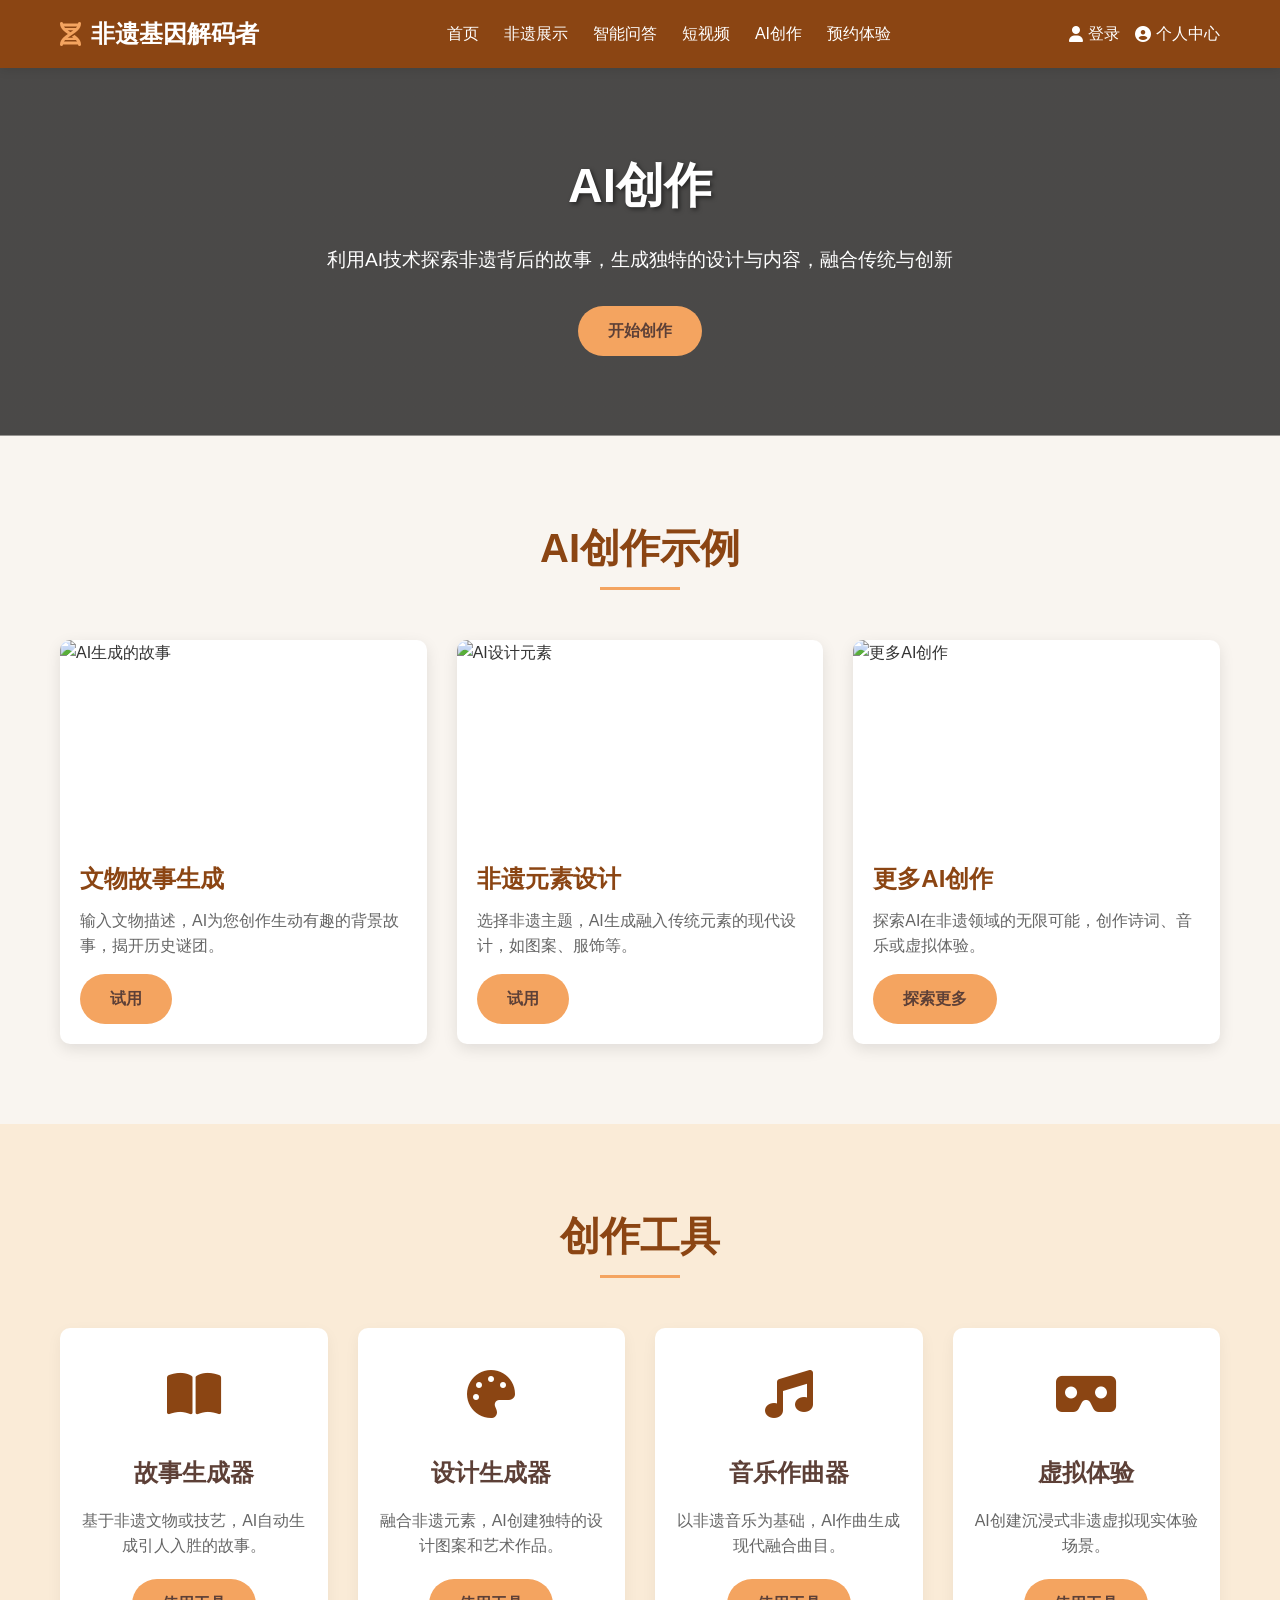
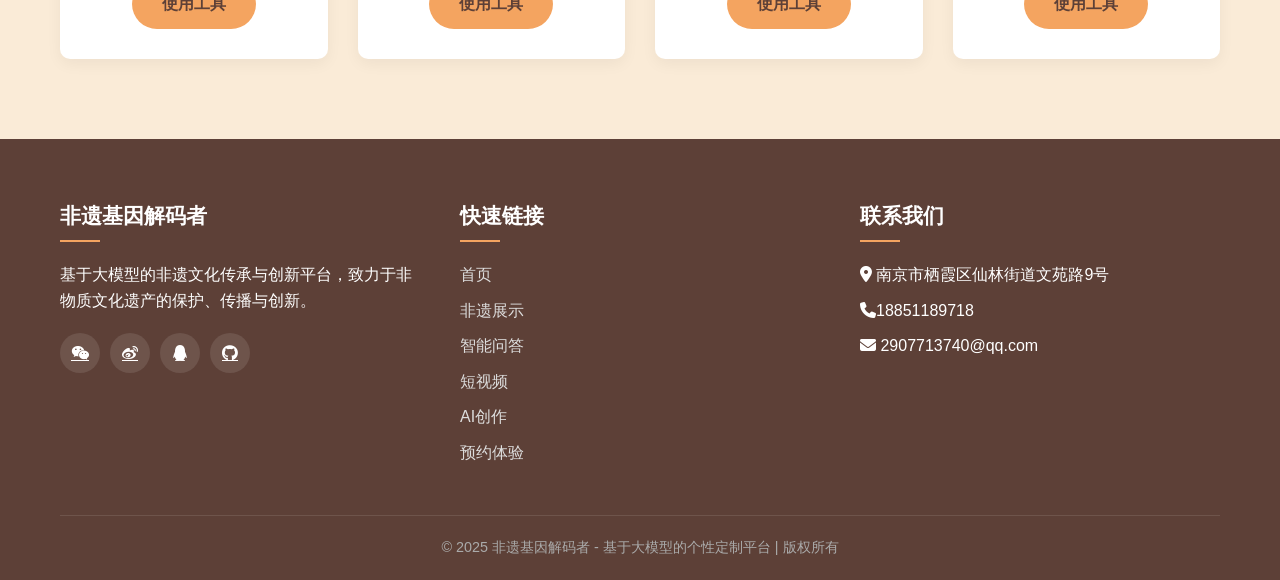
==== ai-creation.html @ 2e8aca2f "Rename ai-creation to ai-creation.html" ====
<!DOCTYPE html>
<html lang="zh-CN">
<head>
    <meta charset="UTF-8">
    <meta name="viewport" content="width=device-width, initial-scale=1.0">
    <title>AI创作 - 非遗基因解码者</title>
    <link rel="stylesheet" href="https://cdnjs.cloudflare.com/ajax/libs/font-awesome/6.4.0/css/all.min.css">
    <style>
        * {
            margin: 0;
            padding: 0;
            box-sizing: border-box;
            font-family: 'Microsoft YaHei', sans-serif;
        }
        
        :root {
            --primary-color: #8B4513;
            --secondary-color: #D2691E;
            --accent-color: #F4A460;
            --light-color: #FAEBD7;
            --dark-color: #5D4037;
            --text-color: #333;
            --light-text: #fff;
        }
        
        body {
            background-color: #f9f5f0;
            color: var(--text-color);
            line-height: 1.6;
        }
        
        .container {
            max-width: 1200px;
            margin: 0 auto;
            padding: 0 20px;
        }
        
        /* 导航栏样式 */
        header {
            background-color: var(--primary-color);
            color: var(--light-text);
            padding: 15px 0;
            box-shadow: 0 2px 10px rgba(0, 0, 0, 0.1);
            position: sticky;
            top: 0;
            z-index: 100;
        }
        
        .navbar {
            display: flex;
            justify-content: space-between;
            align-items: center;
        }
        
        .logo {
            font-size: 24px;
            font-weight: bold;
            display: flex;
            align-items: center;
        }
        
        .logo i {
            margin-right: 10px;
            color: var(--accent-color);
        }
        
        .nav-links {
            display: flex;
            list-style: none;
        }
        
        .nav-links li {
            margin-left: 25px;
        }
        
        .nav-links a {
            color: var(--light-text);
            text-decoration: none;
            font-weight: 500;
            transition: color 0.3s;
        }
        
        .nav-links a:hover {
            color: var(--accent-color);
        }
        
        .user-actions {
            display: flex;
            align-items: center;
        }
        
        .user-actions a {
            color: var(--light-text);
            text-decoration: none;
            margin-left: 15px;
            display: flex;
            align-items: center;
        }
        
        .user-actions i {
            margin-right: 5px;
        }
        
        /* 展示区样式 */
        .ai-showcase {
            background: linear-gradient(rgba(0, 0, 0, 0.7), rgba(0, 0, 0, 0.7)), url('https://images.unsplash.com/photo-1500462918059-b5a0534b88b6?ixlib=rb-4.0.3&auto=format&fit=crop&w=1200&q=80');
            background-size: cover;
            background-position: center;
            color: var(--light-text);
            padding: 80px 0;
            text-align: center;
        }
        
        .ai-showcase h1 {
            font-size: 3rem;
            margin-bottom: 20px;
            text-shadow: 2px 2px 4px rgba(0, 0, 0, 0.5);
        }
        
        .ai-showcase p {
            font-size: 1.2rem;
            max-width: 700px;
            margin: 0 auto 30px;
        }
        
        .btn {
            display: inline-block;
            background-color: var(--accent-color);
            color: var(--dark-color);
            padding: 12px 30px;
            border-radius: 30px;
            text-decoration: none;
            font-weight: bold;
            transition: all 0.3s;
            border: none;
            cursor: pointer;
        }
        
        .btn:hover {
            background-color: var(--secondary-color);
            transform: translateY(-3px);
            box-shadow: 0 5px 15px rgba(0, 0, 0, 0.1);
        }
        
        /* 部分样式 */
        .section {
            padding: 80px 0;
        }
        
        .section-title {
            text-align: center;
            margin-bottom: 50px;
            position: relative;
        }
        
        .section-title h2 {
            font-size: 2.5rem;
            color: var(--primary-color);
            display: inline-block;
            padding-bottom: 10px;
        }
        
        .section-title h2::after {
            content: '';
            position: absolute;
            width: 80px;
            height: 3px;
            background-color: var(--accent-color);
            bottom: 0;
            left: 50%;
            transform: translateX(-50%);
        }
        
        .cards {
            display: grid;
            grid-template-columns: repeat(auto-fit, minmax(300px, 1fr));
            gap: 30px;
        }
        
        .card {
            background-color: white;
            border-radius: 10px;
            overflow: hidden;
            box-shadow: 0 5px 15px rgba(0, 0, 0, 0.1);
            transition: transform 0.3s;
        }
        
        .card:hover {
            transform: translateY(-10px);
        }
        
        .card-img {
            height: 200px;
            overflow: hidden;
        }
        
        .card-img img {
            width: 100%;
            height: 100%;
            object-fit: cover;
            transition: transform 0.5s;
        }
        
        .card:hover .card-img img {
            transform: scale(1.1);
        }
        
        .card-content {
            padding: 20px;
        }
        
        .card-content h3 {
            font-size: 1.5rem;
            margin-bottom: 10px;
            color: var(--primary-color);
        }
        
        .card-content p {
            color: #666;
            margin-bottom: 15px;
        }
        
        /* 创作工具区 */
        .creation-tools {
            background-color: var(--light-color);
        }
        
        .tool-grid {
            display: grid;
            grid-template-columns: repeat(auto-fit, minmax(250px, 1fr));
            gap: 30px;
        }
        
        .tool-item {
            text-align: center;
            padding: 30px 20px;
            background-color: white;
            border-radius: 10px;
            box-shadow: 0 5px 15px rgba(0, 0, 0, 0.05);
            transition: all 0.3s;
        }
        
        .tool-item:hover {
            transform: translateY(-5px);
            box-shadow: 0 10px 25px rgba(0, 0, 0, 0.1);
        }
        
        .tool-icon {
            font-size: 3rem;
            color: var(--primary-color);
            margin-bottom: 20px;
        }
        
        .tool-item h3 {
            font-size: 1.5rem;
            margin-bottom: 15px;
            color: var(--dark-color);
        }
        
        .tool-item p {
            color: #666;
            margin-bottom: 20px;
        }
        
        /* 页脚样式 */
        footer {
            background-color: var(--dark-color);
            color: var(--light-text);
            padding: 60px 0 20px;
        }
        
        .footer-content {
            display: grid;
            grid-template-columns: repeat(auto-fit, minmax(200px, 1fr));
            gap: 40px;
            margin-bottom: 40px;
        }
        
        .footer-column h3 {
            font-size: 1.3rem;
            margin-bottom: 20px;
            position: relative;
            padding-bottom: 10px;
        }
        
        .footer-column h3::after {
            content: '';
            position: absolute;
            width: 40px;
            height: 2px;
            background-color: var(--accent-color);
            bottom: 0;
            left: 0;
        }
        
        .footer-links {
            list-style: none;
        }
        
        .footer-links li {
            margin-bottom: 10px;
        }
        
        .footer-links a {
            color: #ddd;
            text-decoration: none;
            transition: color 0.3s;
        }
        
        .footer-links a:hover {
            color: var(--accent-color);
        }
        
        .social-links {
            display: flex;
            margin-top: 20px;
        }
        
        .social-links a {
            display: flex;
            align-items: center;
            justify-content: center;
            width: 40px;
            height: 40px;
            background-color: rgba(255, 255, 255, 0.1);
            border-radius: 50%;
            margin-right: 10px;
            color: var(--light-text);
            transition: all 0.3s;
        }
        
        .social-links a:hover {
            background-color: var(--accent-color);
            transform: translateY(-3px);
        }
        
        .copyright {
            text-align: center;
            padding-top: 20px;
            border-top: 1px solid rgba(255, 255, 255, 0.1);
            font-size: 0.9rem;
            color: #aaa;
        }
        
        /* 响应式设计 */
        @media (max-width: 768px) {
            .navbar {
                flex-direction: column;
                text-align: center;
            }
            
            .nav-links {
                margin-top: 20px;
                flex-wrap: wrap;
                justify-content: center;
            }
            
            .nav-links li {
                margin: 5px 10px;
            }
            
            .user-actions {
                margin-top: 15px;
            }
            
            .ai-showcase h1 {
                font-size: 2.2rem;
            }
            
            .ai-showcase p {
                font-size: 1rem;
            }
        }
    </style>
</head>
<body>
    <!-- 导航栏 -->
    <header>
        <div class="container">
            <nav class="navbar">
                <div class="logo">
                    <i class="fas fa-dna"></i>
                    <span>非遗基因解码者</span>
                </div>
                <ul class="nav-links">
                    <li><a href="index.html">首页</a></li>
                    <li><a href="heritage.html">非遗展示</a></li>
                    <li><a href="intelligent-qa.html">智能问答</a></li>
                    <li><a href="videos.html">短视频</a></li>
                    <li><a href="ai-creation.html">AI创作</a></li>
                    <li><a href="booking.html">预约体验</a></li>
                </ul>
                <div class="user-actions">
                    <a href="login.html"><i class="fas fa-user"></i> 登录</a>
                    <a href="personal.html"><i class="fas fa-user-circle"></i> 个人中心</a>
                </div>
            </nav>
        </div>
    </header>

    <!-- AI创作展示区 -->
    <section class="ai-showcase">
        <div class="container">
            <h1>AI创作</h1>
            <p>利用AI技术探索非遗背后的故事，生成独特的设计与内容，融合传统与创新</p>
            <a href="#creation-tools" class="btn">开始创作</a>
        </div>
    </section>

    <!-- AI创作示例区 -->
    <section class="section">
        <div class="container">
            <div class="section-title">
                <h2>AI创作示例</h2>
            </div>
            <div class="cards">
                <div class="card">
                    <div class="card-img">
                        <img src="https://images.unsplash.com/photo-1500462918059-b5a0534b88b6?ixlib=rb-4.0.3&auto=format&fit=crop&w=800&q=80" alt="AI生成的故事">
                    </div>
                    <div class="card-content">
                        <h3>文物故事生成</h3>
                        <p>输入文物描述，AI为您创作生动有趣的背景故事，揭开历史谜团。</p>
                        <a href="story-generator.html" class="btn">试用</a>
                    </div>
                </div>
                <div class="card">
                    <div class="card-img">
                        <img src="https://images.unsplash.com/photo-1534972195531-d756b9bfa9f2?ixlib=rb-4.0.3&auto=format&fit=crop&w=800&q=80" alt="AI设计元素">
                    </div>
                    <div class="card-content">
                        <h3>非遗元素设计</h3>
                        <p>选择非遗主题，AI生成融入传统元素的现代设计，如图案、服饰等。</p>
                        <a href="design-generator.html" class="btn">试用</a>
                    </div>
                </div>
                <div class="card">
                    <div class="card-img">
                        <img src="https://images.unsplash.com/photo-1517336714731-489689fd1ca8?ixlib=rb-4.0.3&auto=format&fit=crop&w=800&q=80" alt="更多AI创作">
                    </div>
                    <div class="card-content">
                        <h3>更多AI创作</h3>
                        <p>探索AI在非遗领域的无限可能，创作诗词、音乐或虚拟体验。</p>
                        <a href="more-creations.html" class="btn">探索更多</a>
                    </div>
                </div>
            </div>
        </div>
    </section>

    <!-- 创作工具区 -->
    <section class="section creation-tools" id="creation-tools">
        <div class="container">
            <div class="section-title">
                <h2>创作工具</h2>
            </div>
            <div class="tool-grid">
                <div class="tool-item">
                    <div class="tool-icon">
                        <i class="fas fa-book-open"></i>
                    </div>
                    <h3>故事生成器</h3>
                    <p>基于非遗文物或技艺，AI自动生成引人入胜的故事。</p>
                    <a href="story-generator.html" class="btn">使用工具</a>
                </div>
                <div class="tool-item">
                    <div class="tool-icon">
                        <i class="fas fa-palette"></i>
                    </div>
                    <h3>设计生成器</h3>
                    <p>融合非遗元素，AI创建独特的设计图案和艺术作品。</p>
                    <a href="design-generator.html" class="btn">使用工具</a>
                </div>
                <div class="tool-item">
                    <div class="tool-icon">
                        <i class="fas fa-music"></i>
                    </div>
                    <h3>音乐作曲器</h3>
                    <p>以非遗音乐为基础，AI作曲生成现代融合曲目。</p>
                    <a href="music-generator.html" class="btn">使用工具</a>
                </div>
                <div class="tool-item">
                    <div class="tool-icon">
                        <i class="fas fa-vr-cardboard"></i>
                    </div>
                    <h3>虚拟体验</h3>
                    <p>AI创建沉浸式非遗虚拟现实体验场景。</p>
                    <a href="vr-generator.html" class="btn">使用工具</a>
                </div>
            </div>
        </div>
    </section>

    <!-- 页脚 -->
    <footer>
        <div class="container">
            <div class="footer-content">
                <div class="footer-column">
                    <h3>非遗基因解码者</h3>
                    <p>基于大模型的非遗文化传承与创新平台，致力于非物质文化遗产的保护、传播与创新。</p>
                    <div class="social-links">
                        <a href="#"><i class="fab fa-weixin"></i></a>
                        <a href="#"><i class="fab fa-weibo"></i></a>
                        <a href="#"><i class="fab fa-qq"></i></a>
                        <a href="#"><i class="fab fa-github"></i></a>
                    </div>
                </div>
                <div class="footer-column">
                    <h3>快速链接</h3>
                    <ul class="footer-links">
                        <li><a href="index.html">首页</a></li>
                        <li><a href="heritage.html">非遗展示</a></li>
                        <li><a href="intelligent-qa.html">智能问答</a></li>
                        <li><a href="videos.html">短视频</a></li>
                        <li><a href="ai-creation.html">AI创作</a></li>
                        <li><a href="booking.html">预约体验</a></li>
                    </ul>
                </div>
                <div class="footer-column">
                    <h3>联系我们</h3>
                    <ul class="footer-links">
                        <li><i class="fas fa-map-marker-alt"></i> 南京市栖霞区仙林街道文苑路9号</li>
                        <li><i class="fas fa-phone"></i>18851189718</li>
                        <li><i class="fas fa-envelope"></i> 2907713740@qq.com</li>
                    </ul>
                </div>
            </div>
            <div class="copyright">
                <p>&copy; 2025 非遗基因解码者 - 基于大模型的个性定制平台 | 版权所有</p>
            </div>
        </div>
    </footer>

    <script>
        // 简单的交互效果
        document.addEventListener('DOMContentLoaded', function() {
            // 卡片悬停效果增强
            const cards = document.querySelectorAll('.card');
            cards.forEach(card => {
                card.addEventListener('mouseenter', function() {
                    this.style.transform = 'translateY(-10px)';
                });
                
                card.addEventListener('mouseleave', function() {
                    this.style.transform = 'translateY(0)';
                });
            });
            
            // 按钮点击效果
            const buttons = document.querySelectorAll('.btn');
            buttons.forEach(button => {
                button.addEventListener('click', function() {
                    this.style.transform = 'scale(0.95)';
                    setTimeout(() => {
                        this.style.transform = '';
                    }, 200);
                });
            });
            
            // 检查用户登录状态
            const currentUser = localStorage.getItem('currentUser');
            if (currentUser) {
                const user = JSON.parse(currentUser);
                const userActions = document.querySelector('.user-actions');
                userActions.innerHTML = `
                    <a href="personal.html"><i class="fas fa-user-circle"></i> ${user.username}</a>
                    <a href="#" id="logout"><i class="fas fa-sign-out-alt"></i> 退出</a>
                `;
                
                document.getElementById('logout').addEventListener('click', function(e) {
                    e.preventDefault();
                    localStorage.removeItem('currentUser');
                    window.location.reload();
                });
            }
        });
    </script>
</body>
</html>
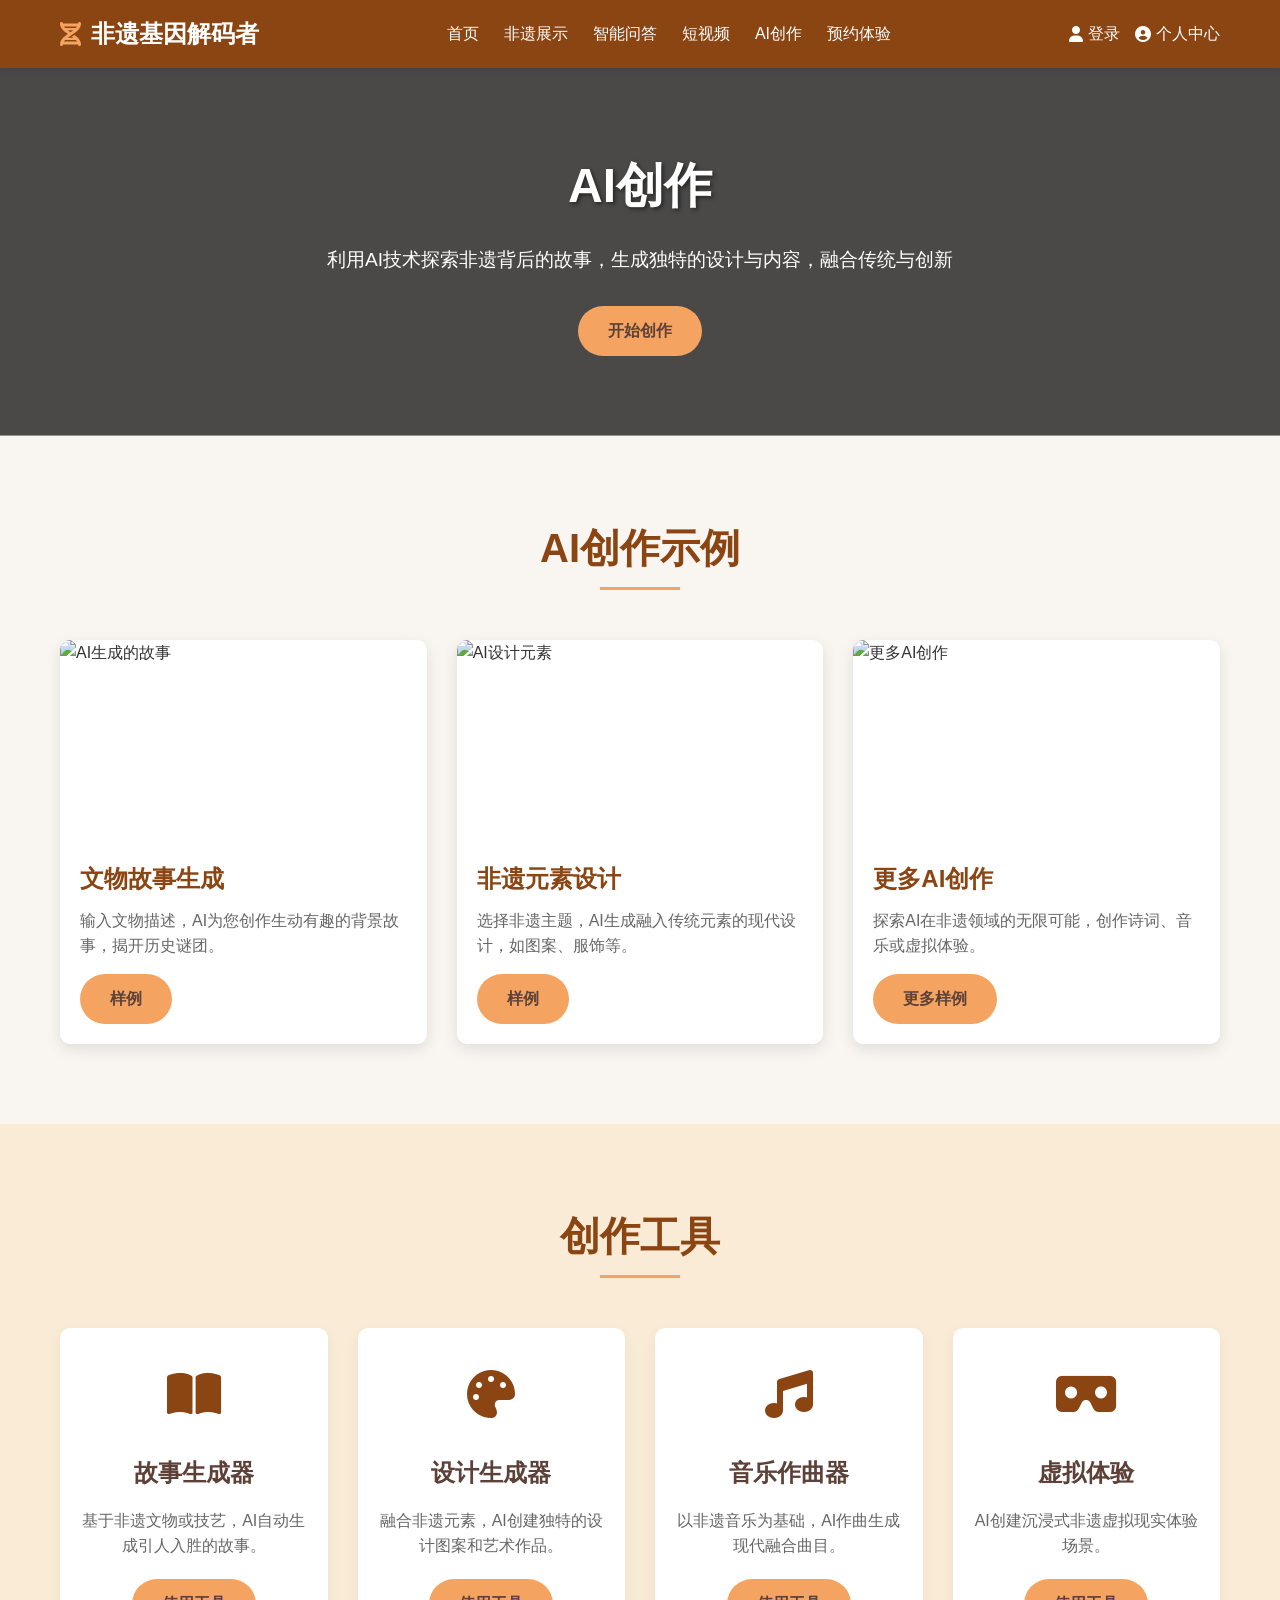
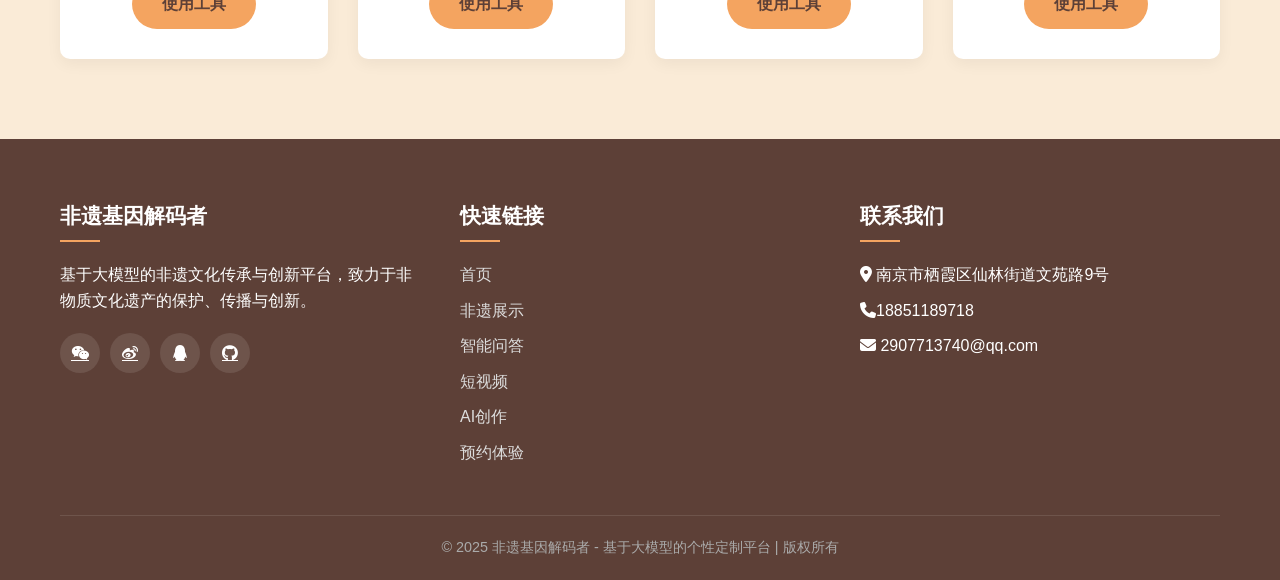
==== commit edd1a866: "Update ai-creation.html" ====
--- a/ai-creation.html
+++ b/ai-creation.html
@@ -421,7 +421,7 @@
                     <div class="card-content">
                         <h3>文物故事生成</h3>
                         <p>输入文物描述，AI为您创作生动有趣的背景故事，揭开历史谜团。</p>
-                        <a href="story-generator.html" class="btn">试用</a>
+                        <a href="story-generator.html" class="btn">样例</a>
                     </div>
                 </div>
                 <div class="card">
@@ -431,7 +431,7 @@
                     <div class="card-content">
                         <h3>非遗元素设计</h3>
                         <p>选择非遗主题，AI生成融入传统元素的现代设计，如图案、服饰等。</p>
-                        <a href="design-generator.html" class="btn">试用</a>
+                        <a href="design-generator.html" class="btn">样例</a>
                     </div>
                 </div>
                 <div class="card">
@@ -441,7 +441,7 @@
                     <div class="card-content">
                         <h3>更多AI创作</h3>
                         <p>探索AI在非遗领域的无限可能，创作诗词、音乐或虚拟体验。</p>
-                        <a href="more-creations.html" class="btn">探索更多</a>
+                        <a href="more-creations.html" class="btn">更多样例</a>
                     </div>
                 </div>
             </div>
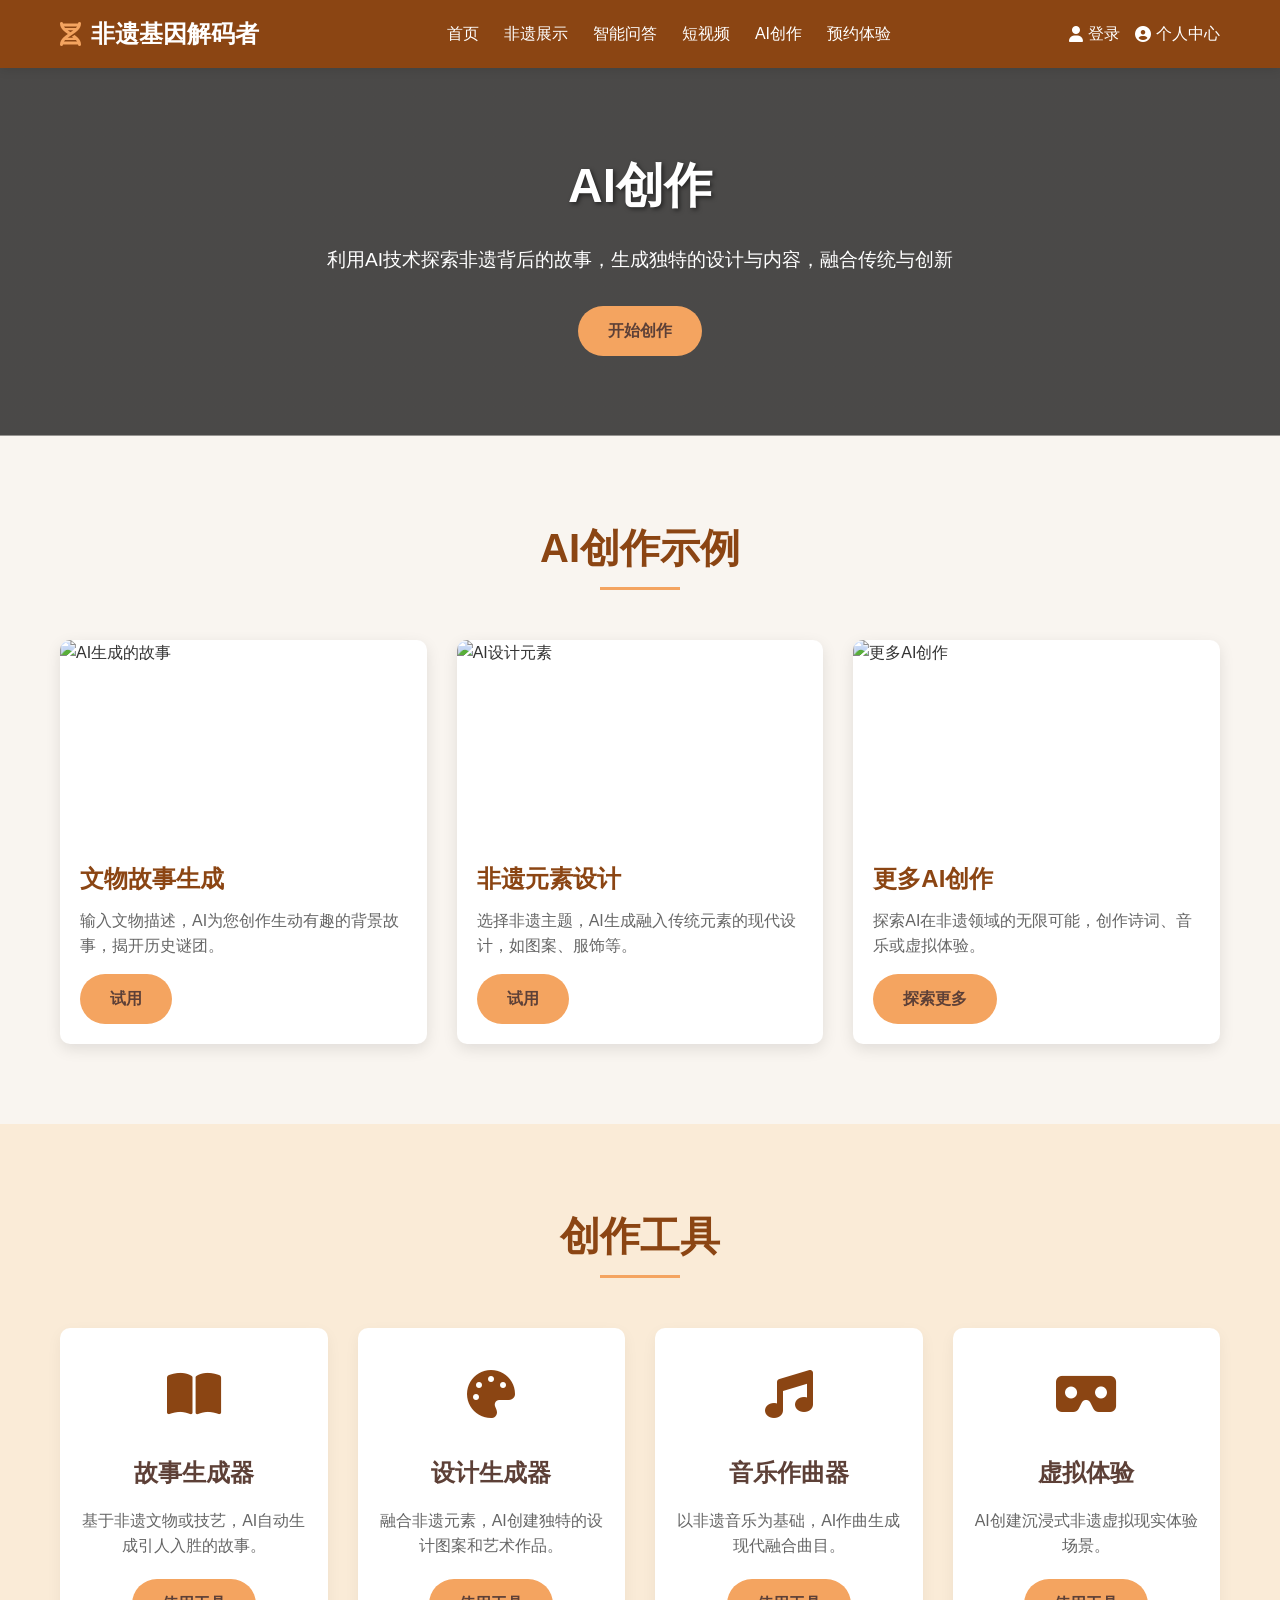
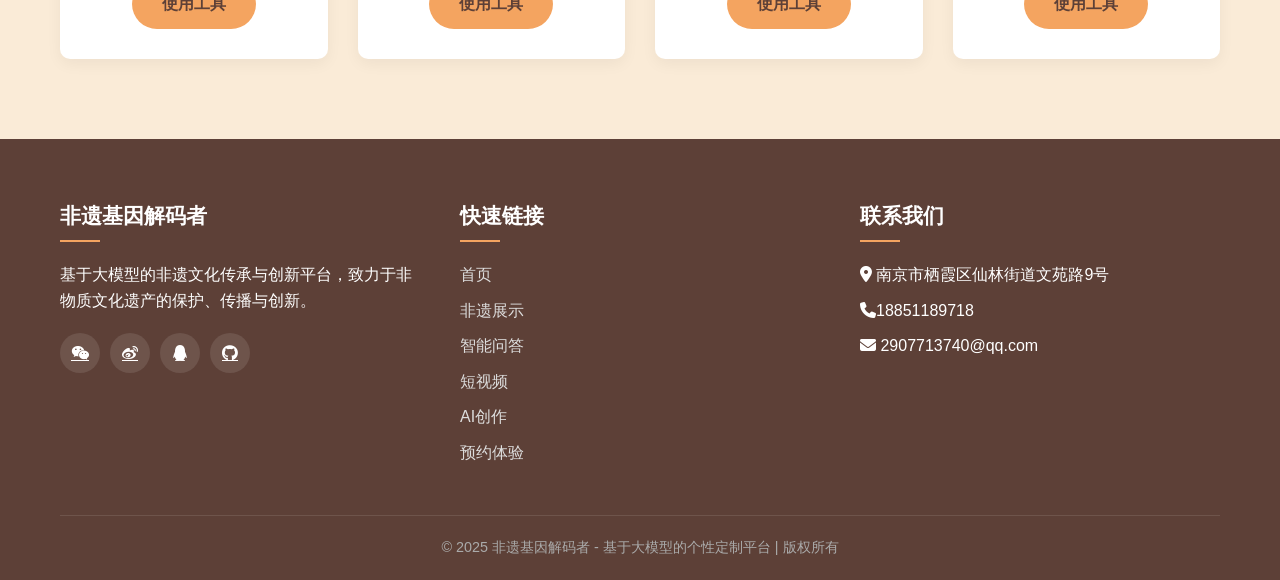
==== commit 1e8996e6: "Update ai-creation.html" ====
--- a/ai-creation.html
+++ b/ai-creation.html
@@ -407,7 +407,7 @@
         </div>
     </section>
 
-    <!-- AI创作示例区 -->
+  <!-- AI创作示例区 -->
     <section class="section">
         <div class="container">
             <div class="section-title">
@@ -416,37 +416,38 @@
             <div class="cards">
                 <div class="card">
                     <div class="card-img">
-                        <img src="https://images.unsplash.com/photo-1500462918059-b5a0534b88b6?ixlib=rb-4.0.3&auto=format&fit=crop&w=800&q=80" alt="AI生成的故事">
+                        <img src="https://www.hebeimuseum.org.cn/uploadfile/2022/0218/20220218041646940.jpg" alt="AI生成的故事">
                     </div>
                     <div class="card-content">
                         <h3>文物故事生成</h3>
                         <p>输入文物描述，AI为您创作生动有趣的背景故事，揭开历史谜团。</p>
-                        <a href="story-generator.html" class="btn">样例</a>
+                        <a href="story-generator.html" class="btn">试用</a>
                     </div>
                 </div>
                 <div class="card">
                     <div class="card-img">
-                        <img src="https://images.unsplash.com/photo-1534972195531-d756b9bfa9f2?ixlib=rb-4.0.3&auto=format&fit=crop&w=800&q=80" alt="AI设计元素">
+                        <img src="https://ts1.tc.mm.bing.net/th/id/R-C.6aaa430ef918dcd8ecb7eed735dcff03?rik=4F8Mm0jPd67rAQ&riu=http%3a%2f%2f5b0988e595225.cdn.sohucs.com%2fimages%2f20190916%2f029861cce47245599dd845fc033eabe8.jpeg&ehk=1uKGTrAxGHvhcJyqeqYrLJsCLYha3m7sGRPk6KqgKaI%3d&risl=&pid=ImgRaw&r=0" alt="AI设计元素">
                     </div>
                     <div class="card-content">
                         <h3>非遗元素设计</h3>
                         <p>选择非遗主题，AI生成融入传统元素的现代设计，如图案、服饰等。</p>
-                        <a href="design-generator.html" class="btn">样例</a>
+                        <a href="design-generator.html" class="btn">试用</a>
                     </div>
                 </div>
                 <div class="card">
                     <div class="card-img">
-                        <img src="https://images.unsplash.com/photo-1517336714731-489689fd1ca8?ixlib=rb-4.0.3&auto=format&fit=crop&w=800&q=80" alt="更多AI创作">
+                        <img src="https://ts1.tc.mm.bing.net/th/id/R-C.8c99ec0346656456d340e6bebbe02772?rik=wyfLfNsPgibWxA&riu=http%3a%2f%2finanshan.sznews.com%2fpic%2f2019-06%2f11%2fb2af1915-5e0a-491c-adca-6d92dfc3e3956b89ba3d-8e33-4119-8284-6ce7d5ff9a76.jpg&ehk=X9G8VTx0o%2bYKuaaWw6JSvF%2bykS8gSLvSssw8ybr%2b1WA%3d&risl=&pid=ImgRaw&r=0" alt="更多AI创作">
                     </div>
                     <div class="card-content">
                         <h3>更多AI创作</h3>
                         <p>探索AI在非遗领域的无限可能，创作诗词、音乐或虚拟体验。</p>
-                        <a href="more-creations.html" class="btn">更多样例</a>
+                        <a href="more-creations.html" class="btn">探索更多</a>
                     </div>
                 </div>
             </div>
         </div>
     </section>
+
 
     <!-- 创作工具区 -->
     <section class="section creation-tools" id="creation-tools">
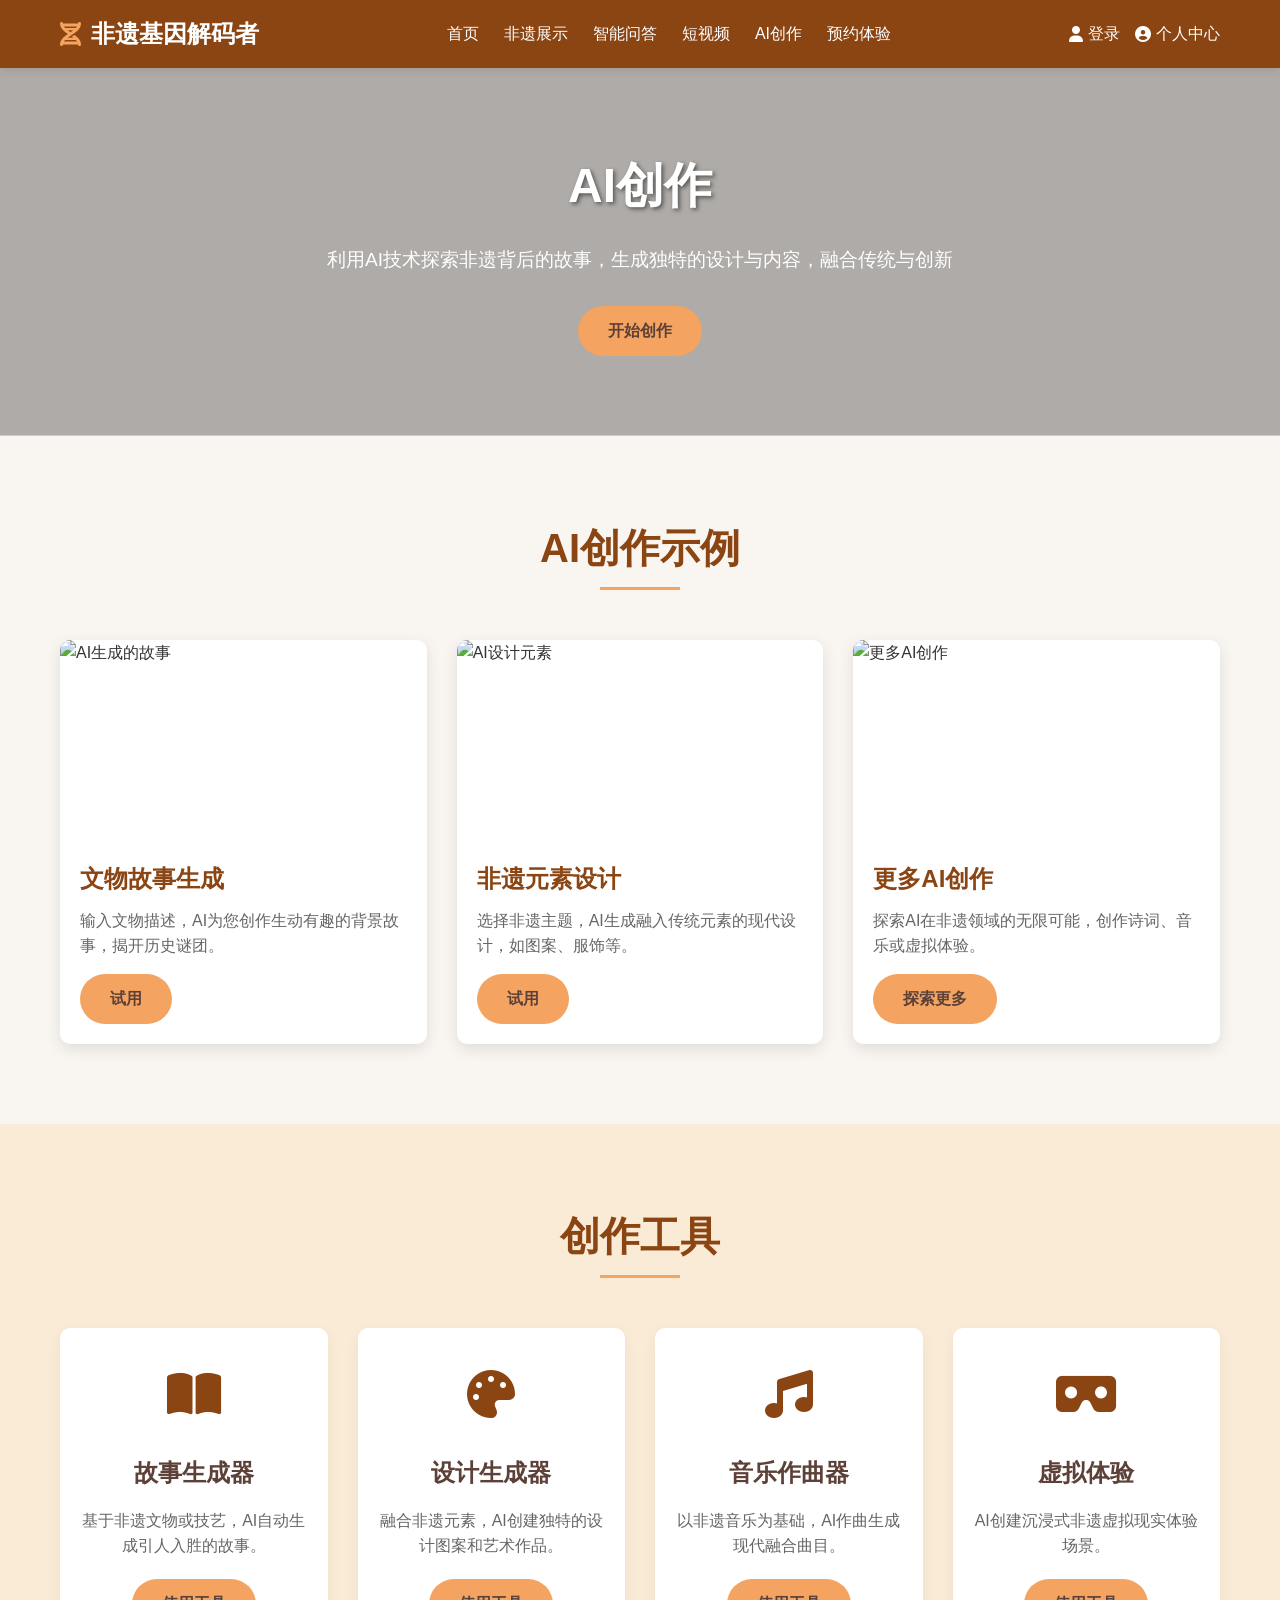
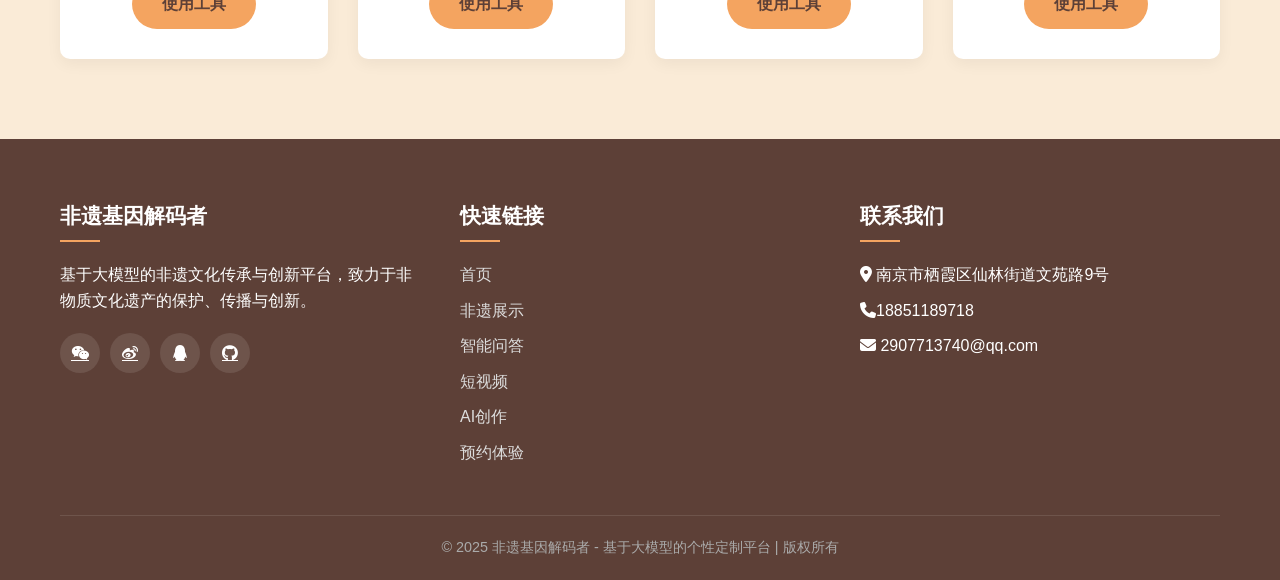
==== commit 4a0d5300: "Update ai-creation.html" ====
--- a/ai-creation.html
+++ b/ai-creation.html
@@ -103,8 +103,7 @@
         
         /* 展示区样式 */
         .ai-showcase {
-            background: linear-gradient(rgba(0, 0, 0, 0.7), rgba(0, 0, 0, 0.7)), url('https://images.unsplash.com/photo-1500462918059-b5a0534b88b6?ixlib=rb-4.0.3&auto=format&fit=crop&w=1200&q=80');
-            background-size: cover;
+             background: linear-gradient(rgba(0, 0, 0, 0.3), rgba(0, 0, 0, 0.3)), url('https://oss.ppter8.com/ZEDVGTeS3THwt2MLB12TzVQ8jxeqqEN4GseW9zo0.jpg');background-size: cover;
             background-position: center;
             color: var(--light-text);
             padding: 80px 0;
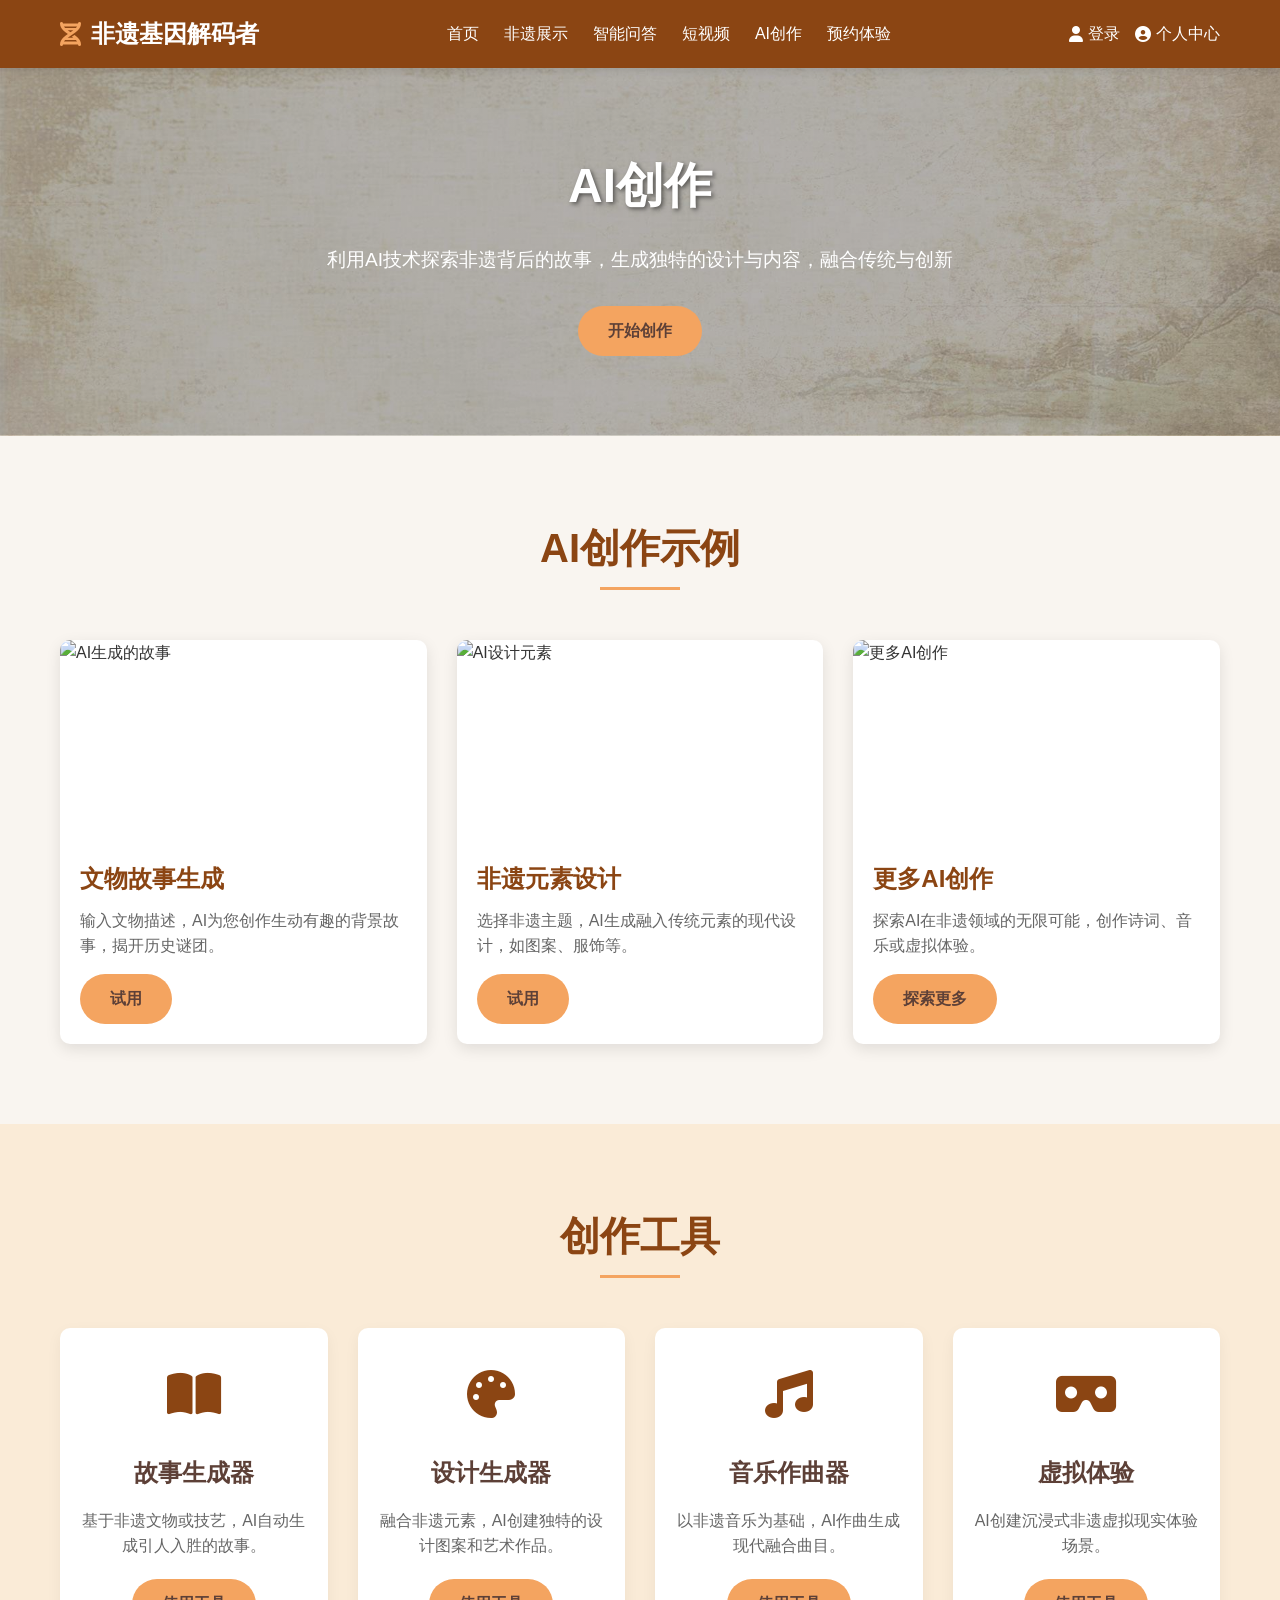
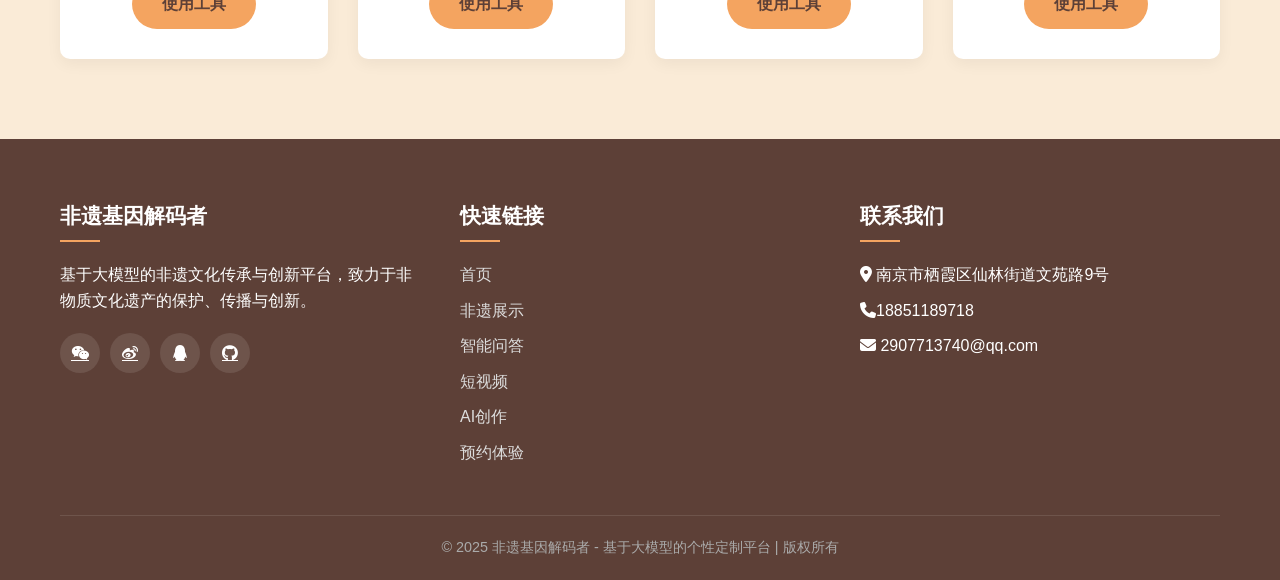
==== commit 5b6d6e99: "Update ai-creation.html" ====
--- a/ai-creation.html
+++ b/ai-creation.html
@@ -103,7 +103,7 @@
         
         /* 展示区样式 */
         .ai-showcase {
-             background: linear-gradient(rgba(0, 0, 0, 0.3), rgba(0, 0, 0, 0.3)), url('https://oss.ppter8.com/ZEDVGTeS3THwt2MLB12TzVQ8jxeqqEN4GseW9zo0.jpg');background-size: cover;
+             background: linear-gradient(rgba(0, 0, 0, 0.3), rgba(0, 0, 0, 0.3)), url("images/ZEDVGTeS3THwt.jpg");background-size: cover;
             background-position: center;
             color: var(--light-text);
             padding: 80px 0;
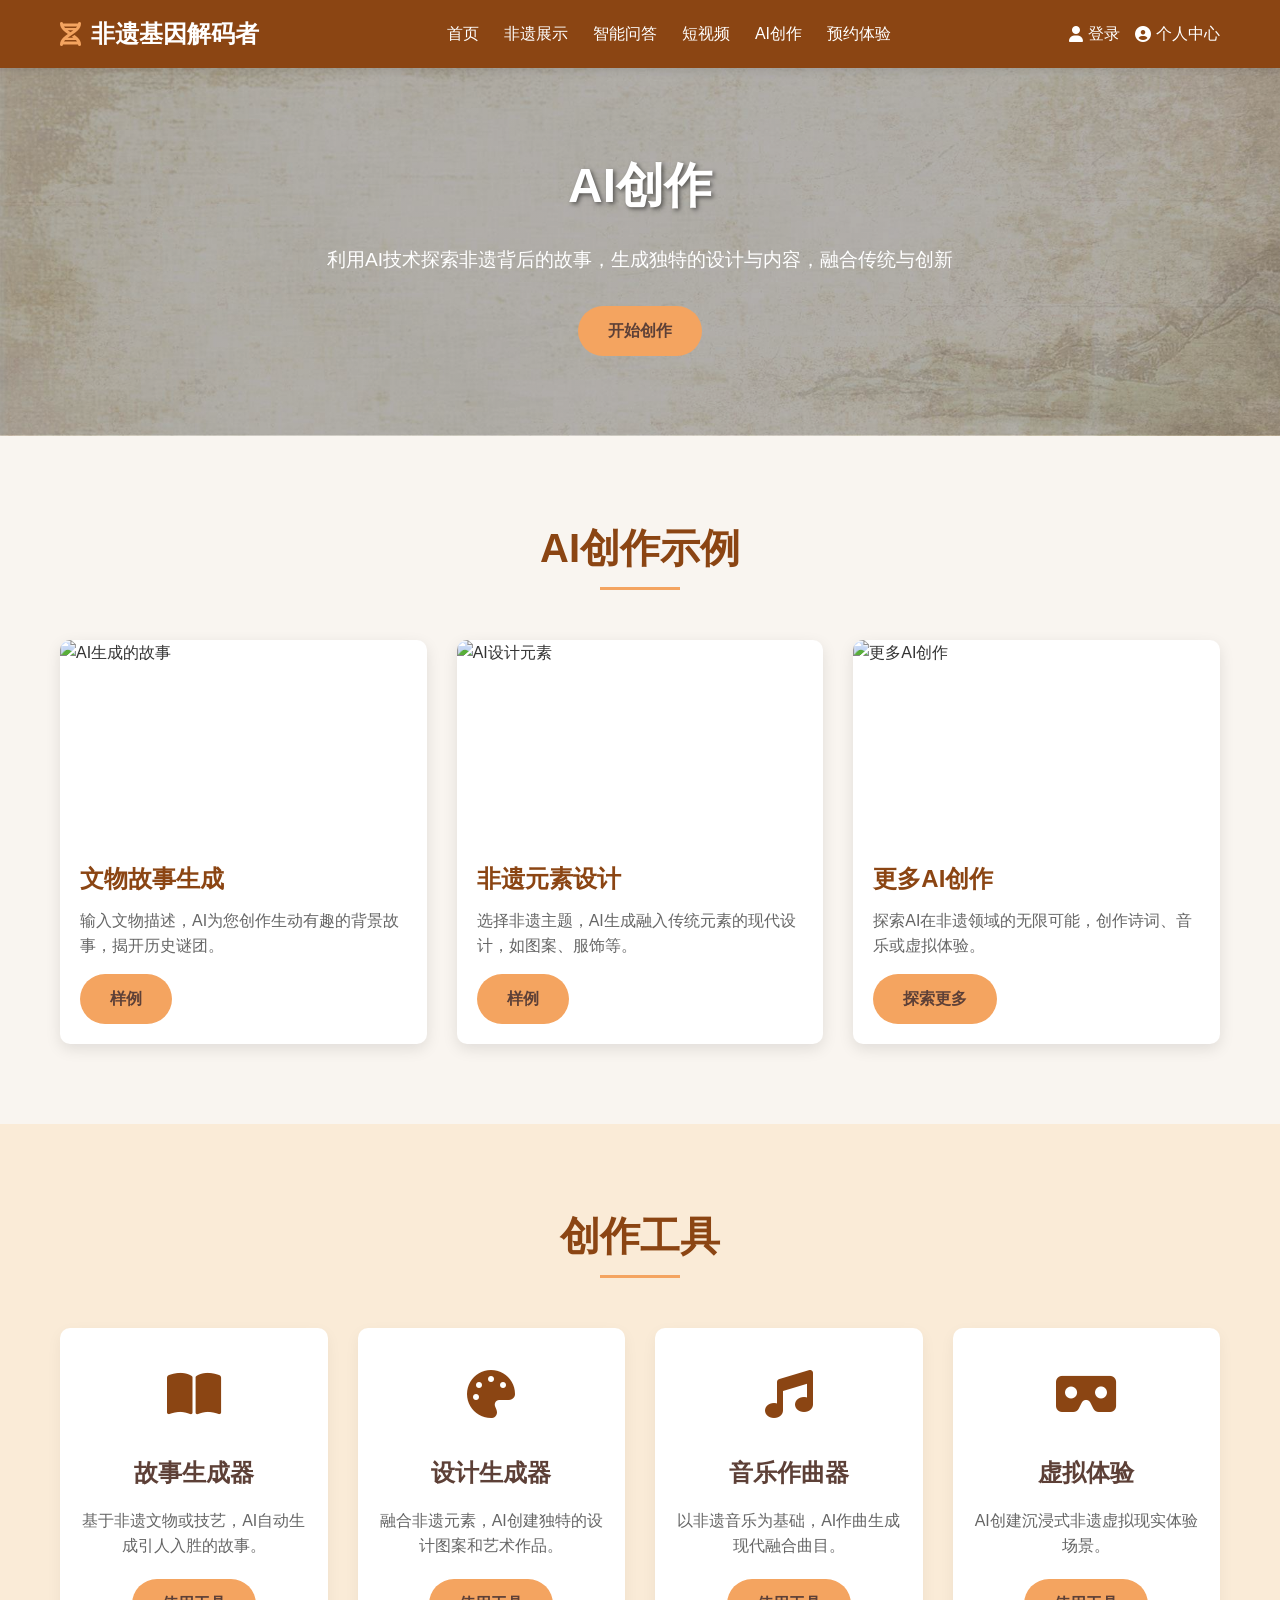
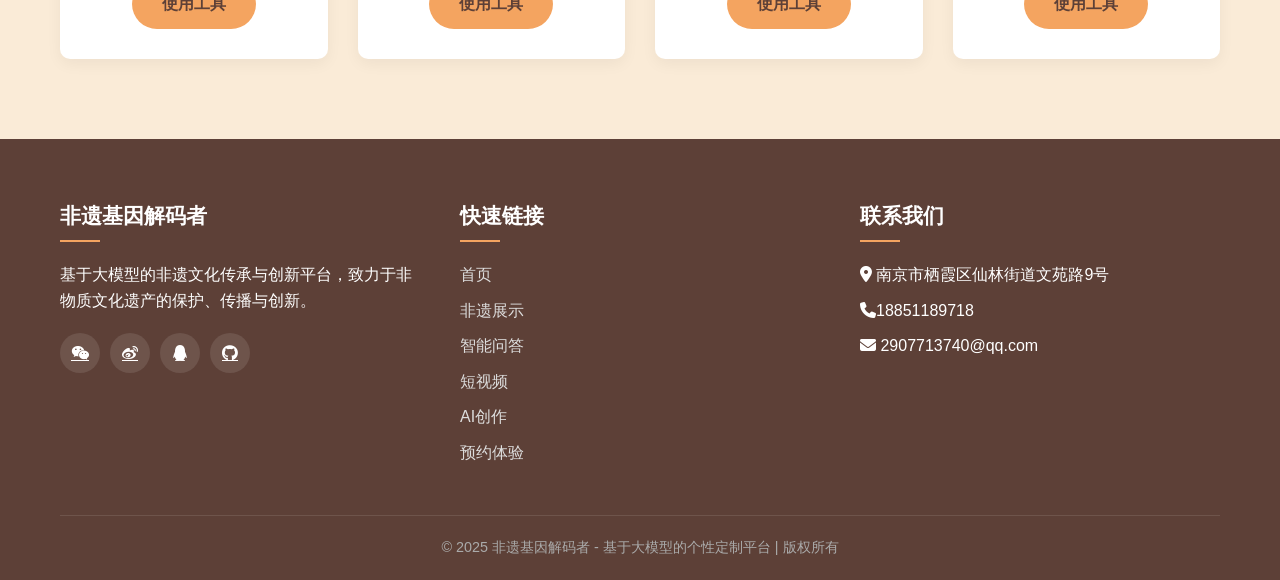
==== commit c500f91a: "Update ai-creation.html" ====
--- a/ai-creation.html
+++ b/ai-creation.html
@@ -420,7 +420,7 @@
                     <div class="card-content">
                         <h3>文物故事生成</h3>
                         <p>输入文物描述，AI为您创作生动有趣的背景故事，揭开历史谜团。</p>
-                        <a href="story-generator.html" class="btn">试用</a>
+                        <a href="story-generator.html" class="btn">样例</a>
                     </div>
                 </div>
                 <div class="card">
@@ -430,7 +430,7 @@
                     <div class="card-content">
                         <h3>非遗元素设计</h3>
                         <p>选择非遗主题，AI生成融入传统元素的现代设计，如图案、服饰等。</p>
-                        <a href="design-generator.html" class="btn">试用</a>
+                        <a href="design-generator.html" class="btn">样例</a>
                     </div>
                 </div>
                 <div class="card">
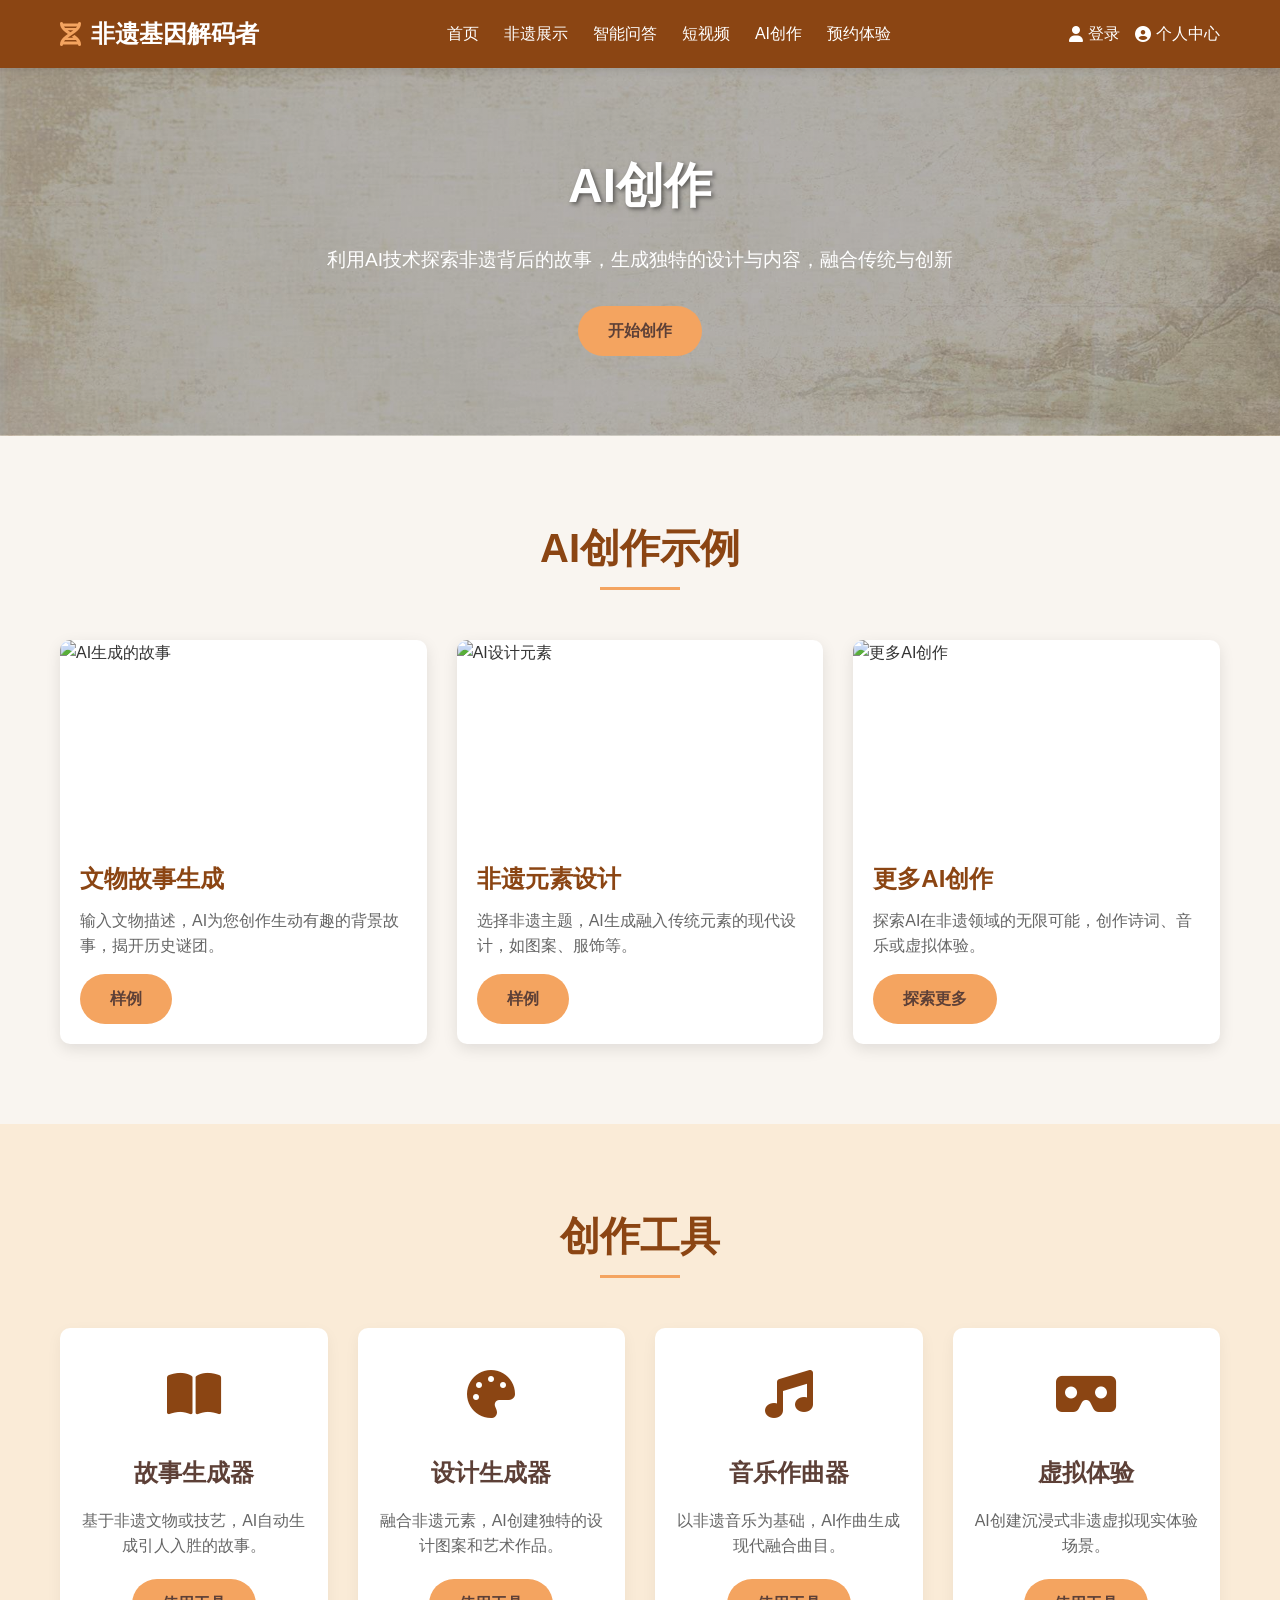
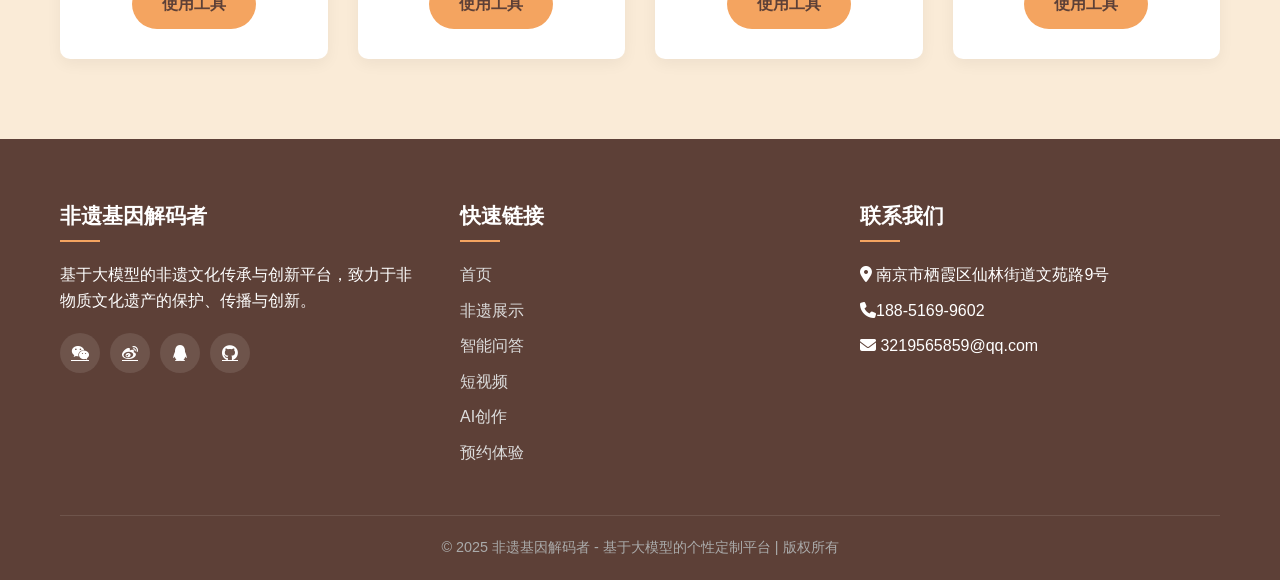
==== commit ffcc8c76: "Update ai-creation.html" ====
--- a/ai-creation.html
+++ b/ai-creation.html
@@ -520,8 +520,8 @@
                     <h3>联系我们</h3>
                     <ul class="footer-links">
                         <li><i class="fas fa-map-marker-alt"></i> 南京市栖霞区仙林街道文苑路9号</li>
-                        <li><i class="fas fa-phone"></i>18851189718</li>
-                        <li><i class="fas fa-envelope"></i> 2907713740@qq.com</li>
+                        <li><i class="fas fa-phone"></i>188-5169-9602</li>
+                        <li><i class="fas fa-envelope"></i> 3219565859@qq.com</li>
                     </ul>
                 </div>
             </div>
